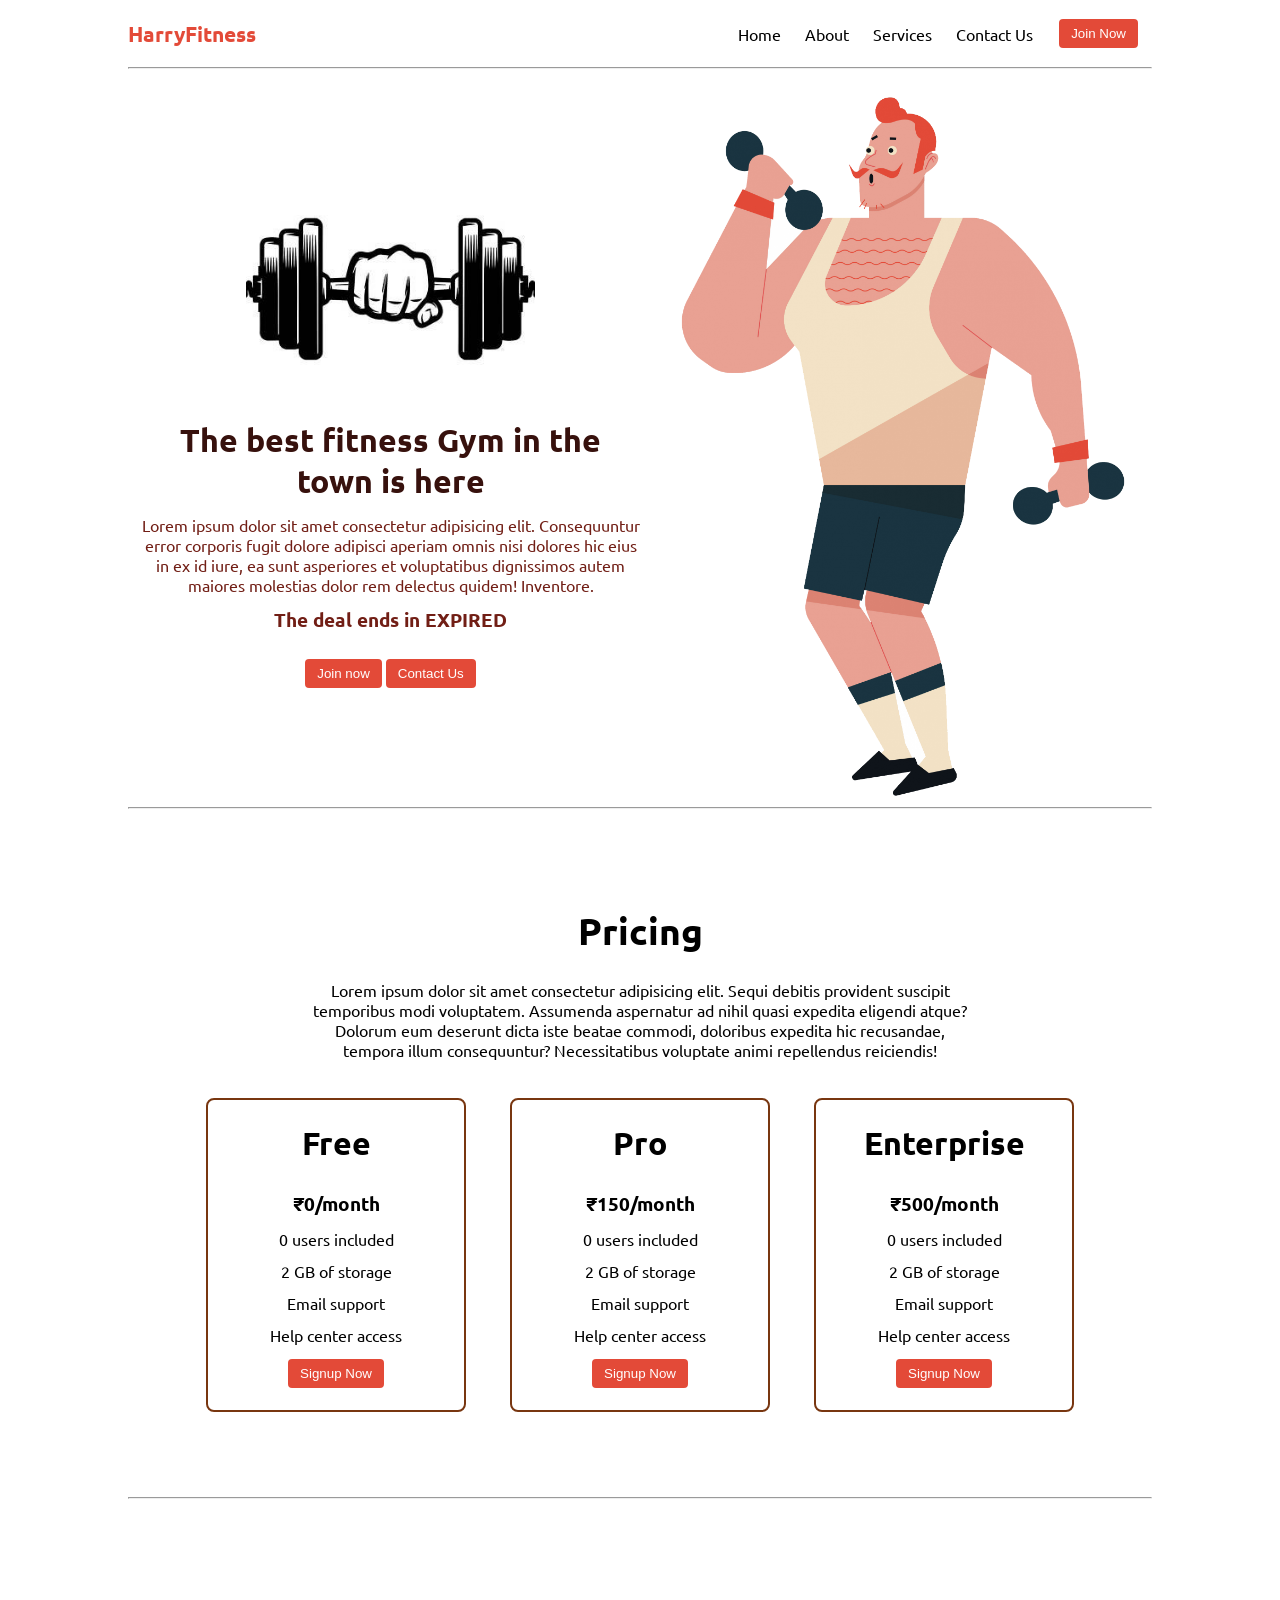
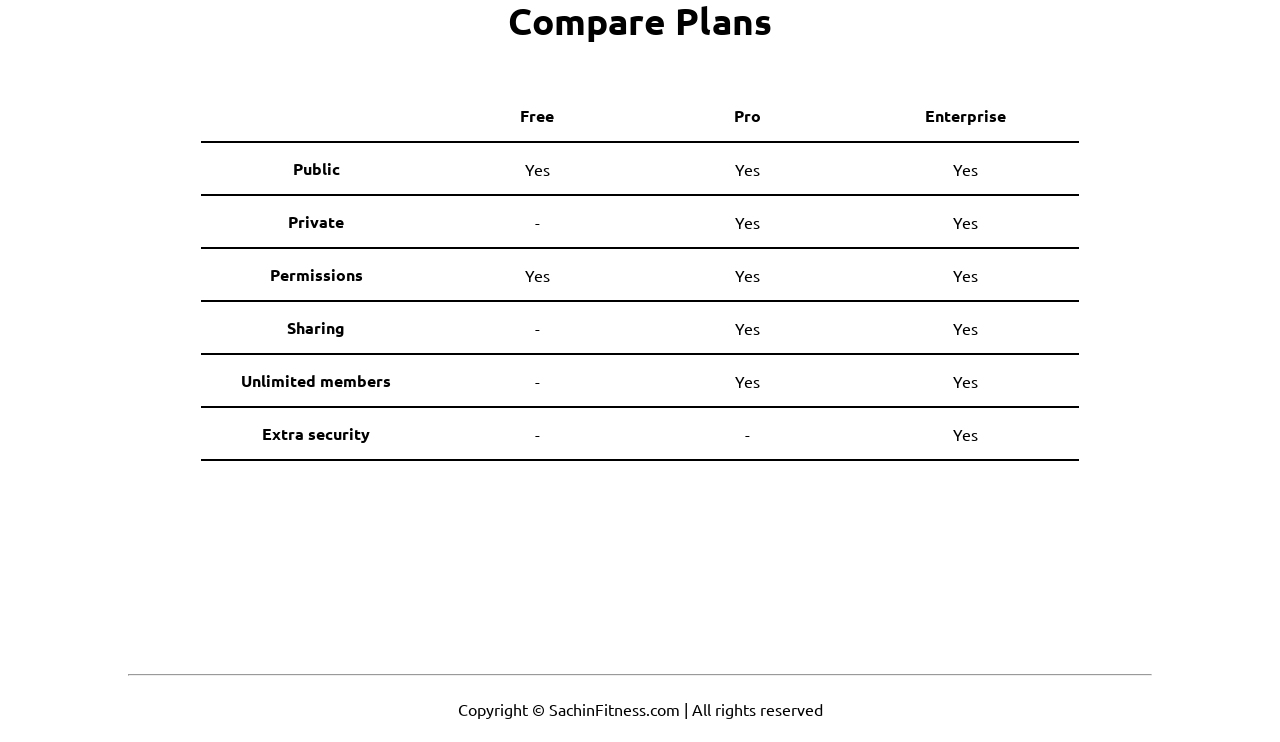
==== index.html @ 3b6fed20 "Add files via upload" ====
<!DOCTYPE html>
<html lang="en">

<head>
    <meta charset="UTF-8">
    <meta http-equiv="X-UA-Compatible" content="IE=edge">
    <meta name="viewport" content="width=device-width, initial-scale=1.0">
    <title>SachinFitness - The best fitness gym in the town</title>
    <link rel="stylesheet" href="style.css">
    <script src="timer.js"></script>
    <link rel="stylesheet" href="utils.css">
</head>

<body class='overflow-x-hidden'>
    <div class="container mx-auto">
        <header>
            <nav class="flex justify-between">
                <div class="logo font-bold flex items-center text-blue">HarryFitness</div>
                <ul class="navbar flex items-center">
                    <li>Home</li>
                    <li>About</li>
                    <li>Services</li>
                    <li>Contact Us</li>
                    <li><button class="btn">Join Now</button></li>
                </ul>
            </nav>
            <hr>
        </header>
        <main class="min-h-screen">
            <section class="section1">
                <div class="flex">
                    <div class="topleft flex flex-col justify-center px-2">
                        <div class=" text-center">
                            <img class="dumbellimg" src="dumbell.png" alt="">
                        </div>
                        <h1 class="my-1 text-center">The best fitness Gym in the town is here</h1>
                        <p class=" text-center">Lorem ipsum dolor sit amet consectetur adipisicing elit. Consequuntur
                            error corporis fugit dolore adipisci aperiam omnis nisi dolores hic eius in ex id iure, ea
                            sunt asperiores et voluptatibus dignissimos autem maiores molestias dolor rem delectus
                            quidem! Inventore.</p>
                            <!-- Display the countdown timer in an element -->
                            <p class="deal text-center">The deal ends in <span id="demo"></span></p>
                            <div class="buttons">
                                <button class="btn">Join now</button>
                                <button class="btn">Contact Us</button>
                            </div>
                    </div>
                    <div class="topright flex justify-center">
                        <img class="gymimg" src="gym.png" alt="">
                    </div>
                </div>
            </section>
            <hr>
            <section class="section2">
                <h1 class="text-center my-2">Pricing</h1>
                <p class="my-2">Lorem ipsum dolor sit amet consectetur adipisicing elit. Sequi debitis provident
                    suscipit temporibus modi voluptatem. Assumenda aspernatur ad nihil quasi expedita eligendi atque?
                    Dolorum eum deserunt dicta iste beatae commodi, doloribus expedita hic recusandae, tempora illum
                    consequuntur? Necessitatibus voluptate animi repellendus reiciendis!</p>
                <div class="boxes flex justify-center">
                    <div class="box">
                        <h2>Free</h2>
                        <ul>
                            <li class="highlighted">₹0/month</li>
                            <li>0 users included</li>
                            <li>2 GB of storage</li>
                            <li>Email support</li>
                            <li>Help center access</li>
                            <li><button class="btn">Signup Now</button></li>
                        </ul>
                    </div>
                    <div class="box">
                        <h2>Pro</h2>
                        <ul>
                            <li class="highlighted">₹150/month</li>
                            <li>0 users included</li>
                            <li>2 GB of storage</li>
                            <li>Email support</li>
                            <li>Help center access</li>
                            <li><button class="btn">Signup Now</button></li>
                        </ul>
                    </div>
                    <div class="box">
                        <h2>Enterprise</h2>
                        <ul>
                            <li class="highlighted">₹500/month</li>
                            <li>0 users included</li>
                            <li>2 GB of storage</li>
                            <li>Email support</li>
                            <li>Help center access</li>
                            <li><button class="btn">Signup Now</button></li>
                        </ul>
                    </div>

                </div>
            </section>
            <hr>
            <section class="section3">
                <h1 class="text-center my-2">Compare Plans</h1>
                <div class="container plantable">
                    <table class="table text-center">
                      <thead>
                        <tr>
                          <th></th><th>Free</th>
                          <th>Pro</th>
                          <th>Enterprise</th>
                        </tr>
                      </thead>
                      <tbody>
                        <tr>
                          <th scope="row" class="text-start">Public</th>
                          <td>Yes</svg></td>
                          <td>Yes</svg></td>
                          <td>Yes</svg></td>
                        </tr>
                        <tr>
                          <th scope="row" class="text-start">Private</th>
                          <td>-</td>
                          <td>Yes</svg></td>
                          <td>Yes</svg></td>
                        </tr>
                      </tbody>
              
                      <tbody>
                        <tr>
                          <th scope="row" class="text-start">Permissions</th>
                          <td>Yes</svg></td>
                          <td>Yes</svg></td>
                          <td>Yes</svg></td>
                        </tr>
                        <tr>
                          <th scope="row" class="text-start">Sharing</th>
                          <td>-</td>
                          <td>Yes</svg></td>
                          <td>Yes</svg></td>
                        </tr>
                        <tr>
                          <th scope="row" class="text-start">Unlimited members</th>
                          <td>-</td>
                          <td>Yes</svg></td>
                          <td>Yes</svg></td>
                        </tr>
                        <tr>
                          <th scope="row" class="text-start">Extra security</th>
                          <td>-</td>
                          <td>-</td>
                          <td>Yes</svg></td>
                        </tr>
                      </tbody>
                    </table>
            </section>
            <hr>
        </main>
        <footer>
            Copyright &copy; SachinFitness.com | All rights reserved
        </footer>

    </div>
</body>

</html>
---- style.css ----
@import url('https://fonts.googleapis.com/css2?family=Ubuntu:wght@300&display=swap');

*{
    margin: 0;
    padding: 0;
}

.container{
    max-width: 80vw;
    font-family: 'Ubuntu', sans-serif;
}

.navbar{
    display: flex;
    height: 67px;
}
.navbar li{
    list-style: none;
    margin: 0 12px;
}

.topleft{
    width: 50%;
}

.topright{ 
    width: 50%;
}

.section1{
   max-height: 100vh; 
   color: #711e15;
}

.section1 h1{
    color: #37110d;
    font-size: 2rem;
}

.logo{
    font-size: 1.3rem;
}

.dumbellimg{
    width: 289px;
}

.topright .gymimg{
    width: 466px;
}

.section2{
    padding: 73px;
}

.section2 h1{
    font-size: 2.3rem;
}

.section2 p{
    padding: 0 8vw;
    text-align: center;
}

.box{
    padding: 8px 0;
    margin: 12px 22px;
    min-width: 20vw;
    border: 2px solid rgb(120, 54, 16);
    border-radius: 8px;
    text-align: center;
}

.box h2{
    font-size: 2rem;
    padding: 15px 0;
}

.highlighted{
    font-size: 1.2rem;
    font-weight: bolder;
}

.box ul{
    list-style-type: none;
}

.box ul li{
   margin: 12px 2px;
}

.plantable{
    display: flex;
    justify-content: center;
    align-items: center;
}

.section3 table{
    width: 100%;
    margin-bottom: 140px;
    margin-top: 20px;
    border-collapse: collapse;
}

.section3 table th{ 
    width: 23vw; 
    border-bottom: 2px solid black;
    padding: 15px 0;
} 

.section3 table td{   
    border-bottom: 2px solid black; 
} 
 

.section3 h1{
    font-size: 2.3rem;
}

.section3{
    padding: 73px;
}

footer{
    padding: 23px;
    text-align: center;
}
.buttons{
    display: flex;
    justify-content: center;
    align-items: center;
    margin: 12px;
}

.deal{
    font-size: 1.2rem;
    font-weight: bolder;
    margin: 12px 0;
}
---- utils.css ----
.min-h-screen{
    min-height: 100vh;
}

.bg-red{
    background-color: red;
}

.mx-auto{
    margin-left: auto;
    margin-right: auto;
}

.flex{
    display: flex;
}

.items-center{
    align-items: center;
}

.justify-between{
    justify-content: space-between;
}

.justify-center{
    justify-content: center;
}

.flex-col{
    flex-direction: column;
}

.font-bold{
    font-weight: bolder;
}

.my-1{
    margin-top: 13px;
    margin-bottom: 13px;
}

.my-2{
    margin-top: 26px;
    margin-bottom: 26px;
}

.px-2{
    padding-left: 13px;
    padding-right: 13px;
}

.text-blue{
    color: rgb(227 74 56);;
}

.btn{
    padding:7px 12px;
    border: 2px solid white;
    border-radius: 6px;
    cursor: pointer;
    color: white;
    background-color: rgb(227 74 56);;
}

.overflow-x-hidden{
    overflow-x: hidden;
}

.text-center{
    text-align: center;
}
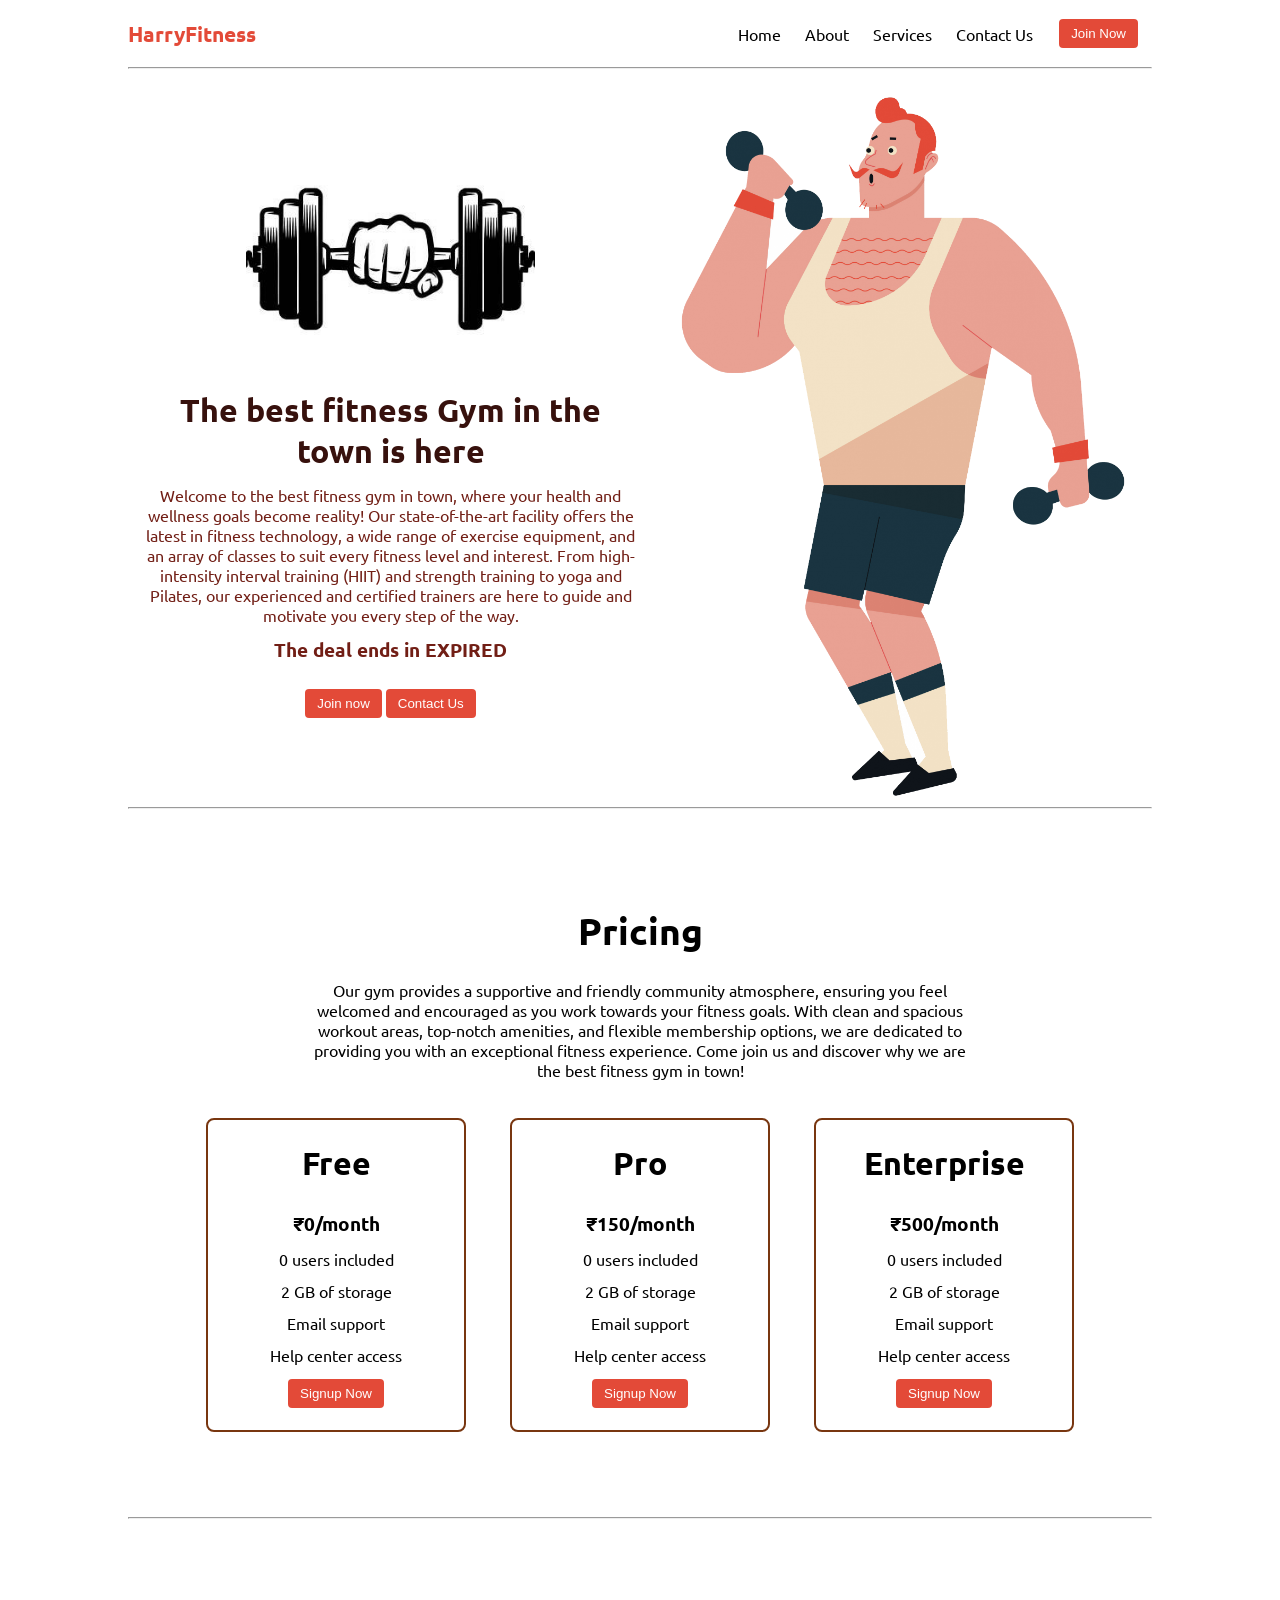
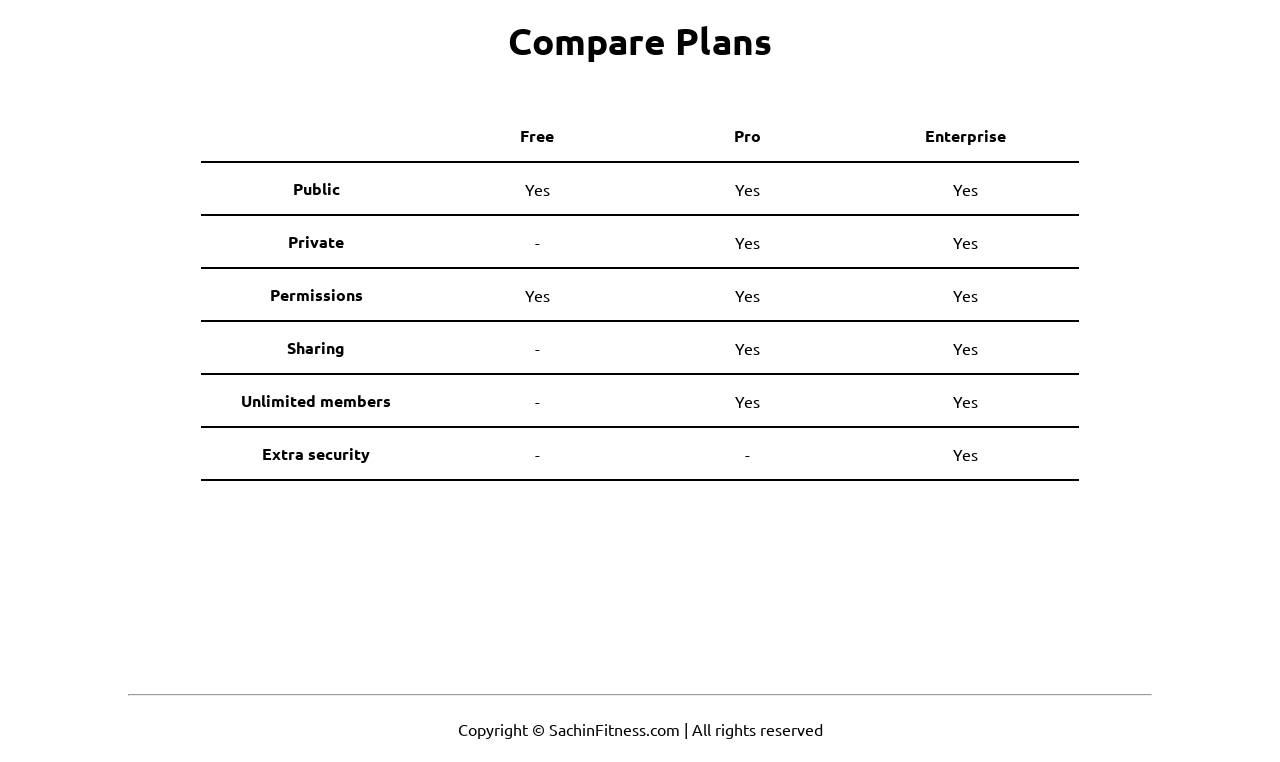
==== commit 75785c1d: "Update index.html" ====
--- a/index.html
+++ b/index.html
@@ -34,10 +34,7 @@
                             <img class="dumbellimg" src="dumbell.png" alt="">
                         </div>
                         <h1 class="my-1 text-center">The best fitness Gym in the town is here</h1>
-                        <p class=" text-center">Lorem ipsum dolor sit amet consectetur adipisicing elit. Consequuntur
-                            error corporis fugit dolore adipisci aperiam omnis nisi dolores hic eius in ex id iure, ea
-                            sunt asperiores et voluptatibus dignissimos autem maiores molestias dolor rem delectus
-                            quidem! Inventore.</p>
+                        <p class=" text-center">Welcome to the best fitness gym in town, where your health and wellness goals become reality! Our state-of-the-art facility offers the latest in fitness technology, a wide range of exercise equipment, and an array of classes to suit every fitness level and interest. From high-intensity interval training (HIIT) and strength training to yoga and Pilates, our experienced and certified trainers are here to guide and motivate you every step of the way.</p>
                             <!-- Display the countdown timer in an element -->
                             <p class="deal text-center">The deal ends in <span id="demo"></span></p>
                             <div class="buttons">
@@ -53,10 +50,7 @@
             <hr>
             <section class="section2">
                 <h1 class="text-center my-2">Pricing</h1>
-                <p class="my-2">Lorem ipsum dolor sit amet consectetur adipisicing elit. Sequi debitis provident
-                    suscipit temporibus modi voluptatem. Assumenda aspernatur ad nihil quasi expedita eligendi atque?
-                    Dolorum eum deserunt dicta iste beatae commodi, doloribus expedita hic recusandae, tempora illum
-                    consequuntur? Necessitatibus voluptate animi repellendus reiciendis!</p>
+                <p class="my-2">Our gym provides a supportive and friendly community atmosphere, ensuring you feel welcomed and encouraged as you work towards your fitness goals. With clean and spacious workout areas, top-notch amenities, and flexible membership options, we are dedicated to providing you with an exceptional fitness experience. Come join us and discover why we are the best fitness gym in town!</p>
                 <div class="boxes flex justify-center">
                     <div class="box">
                         <h2>Free</h2>
@@ -158,4 +152,4 @@
     </div>
 </body>
 
-</html>+</html>
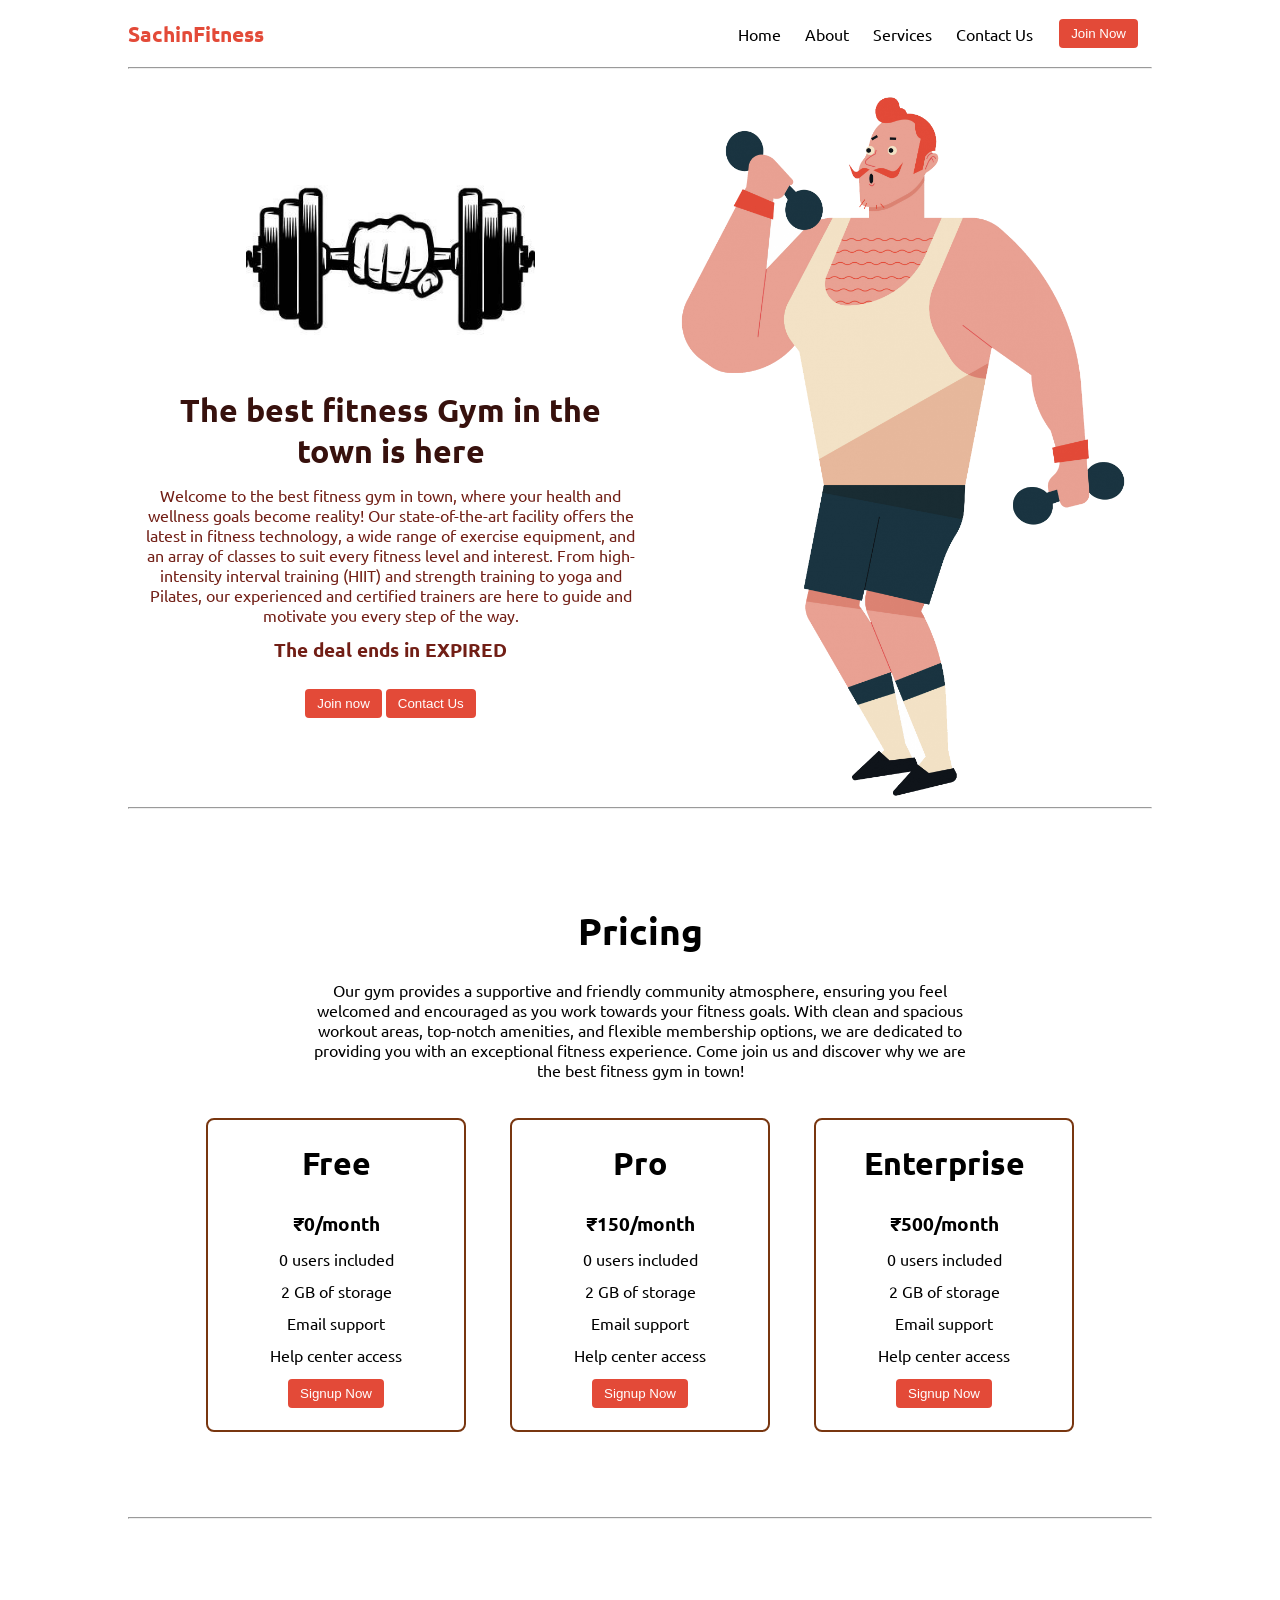
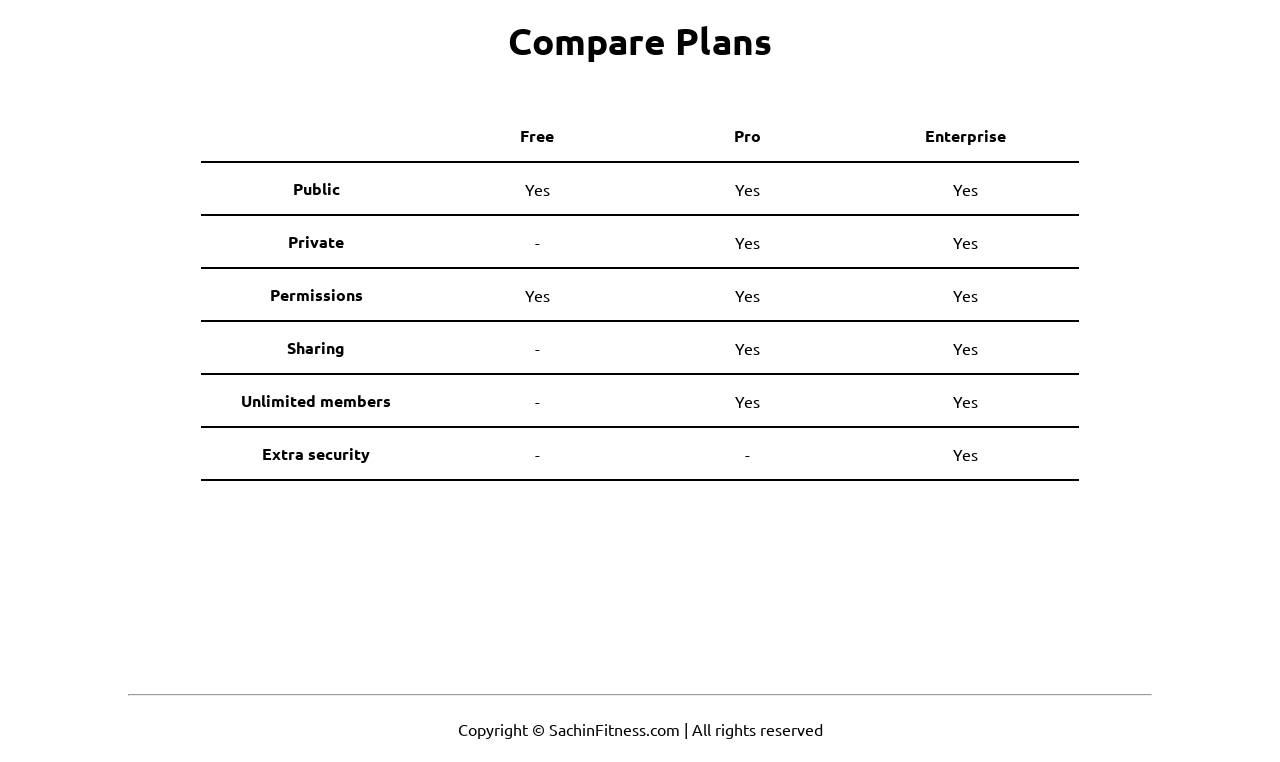
==== commit a076aefb: "Update index.html" ====
--- a/index.html
+++ b/index.html
@@ -15,7 +15,7 @@
     <div class="container mx-auto">
         <header>
             <nav class="flex justify-between">
-                <div class="logo font-bold flex items-center text-blue">HarryFitness</div>
+                <div class="logo font-bold flex items-center text-blue">SachinFitness</div>
                 <ul class="navbar flex items-center">
                     <li>Home</li>
                     <li>About</li>
